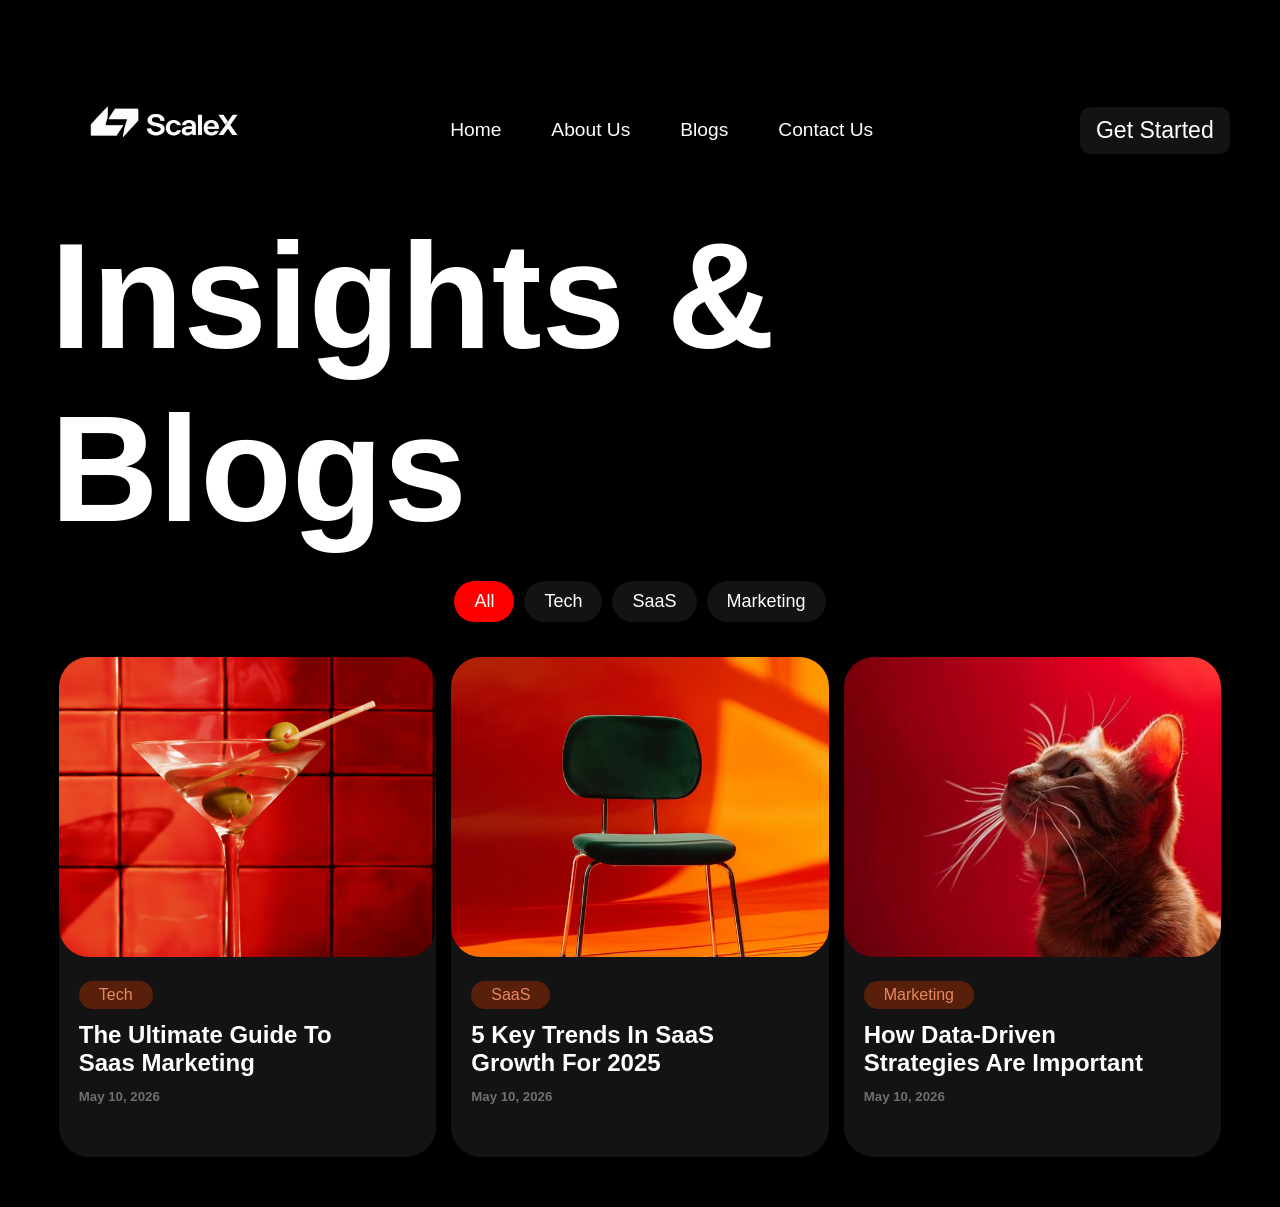
==== A-2.1/index.html @ 7958aebb "Add files via upload" ====
<!DOCTYPE html>
<html lang="en">

<head>
    <meta charset="UTF-8">
    <meta name="viewport" content="width=device-width, initial-scale=1.0">
    <title>Document</title>
    <link rel="stylesheet" href="style.css">
</head>

<body>
    <nav>
        <div class="nleft">
            <img style="width: 240px; margin-right: 160px;" src="assets\Logo.png" alt="no image">
            <div class="ndec"><a href="">Home</a><a href="">About Us</a><a href="">Blogs</a><a href="">Contact Us</a>
            </div>
        </div>
        <div class="nright"><button>Get Started</button></div>
    </nav>
    <div class="box1">
        <h1>Insights & Blogs</h1>
    </div>
    <div class="box2"><a href="">All</a><a href="">Tech</a><a href="">SaaS</a><a href="">Marketing</a></div>

    <div class="box3">
        <div class="card">
            <img src="assets/LemonImg2.png" alt="">
            <div class="cdec">
                <a href="">Tech</a>
                <h2>The Ultimate Guide To <br> Saas Marketing</h2>
                <h5>May 10, 2026</h5>
            </div>
        </div>
        <div class="card"><img src="assets/ChairImg.avif" alt="">
            <div class="cdec">
                <a href="">SaaS</a>
                <h2>5 Key Trends In SaaS <br> Growth For 2025</h2>
                <h5>May 10, 2026</h5>
            </div>
        </div>
        <div class="card"><img src="assets/CatImg2.jpg" alt="">
            <div class="cdec"><a href="">Marketing</a>
                <h2>How Data-Driven <br> Strategies Are Important</h2>
                <h5>May 10, 2026</h5>
            </div>
        </div>
    </div>
</body>

</html>
---- A-2.1/style.css ----
* {
    margin: 0;
    padding: 0;
    box-sizing: border-box;
}

html,
body {
    height: 100%;
    width: 100%;
    background-color: #000000;
    color: #FFFFFF;
    padding: 2%;
    font-family: 'Lucida Sans', 'Lucida Sans Regular', 'Lucida Grande', 'Lucida Sans Unicode', Geneva, Verdana, sans-serif;
}

nav {
    display: flex;
    align-items: center;
    justify-content: space-between;
    font-size: larger;
}

.nleft {
    display: flex;
    align-items: center;
    justify-content: space-between;
}

.ndec {
    display: flex;
    gap: 50px;
}

a {
    text-decoration: none;
    color: #FFFFFF;
}

button {
    font-size: larger;
    padding: 10px;
    width: 150px;
    color: #FFFFFF;
    border: none;
    background-color: #131313;
    border-radius: 10px;
}

/* box1*/

.box1 {
    display: flex;
    justify-content: right;
    font-size: 75px;
}

/* box2 */

.box2 {
    display: flex;
    align-items: center;
    justify-content: center;
    gap: 10px;
    font-size: larger;
    padding: 25px 0;
}

.box2 a {
    font-size: large;
    padding: 10px 20px;
    background-color: #131313;
    border-radius: 35px;

}

.box2 a:first-child {
    background-color: red;
}

/* box3 */

.box3 {
    display: flex;
    align-items: center;
    justify-content: center;
    gap: 15px;
    padding-top: 10px;
    padding-bottom: 50px;
}

.card {
    border-radius: 30px;
    background-color: #131313;
    width: 32%;
    height: 500px;
}

.card img {
    padding: 0;
    border-radius: 30px;
    object-fit: cover;
    width: 100%;
    height: 60%;
}

.cdec {
    padding: 20px;
    display: flex;
    flex-direction: column;
    gap: 12px;
    align-items: flex-start;
}

.box3 a {
    padding: 5px 20px;
    border-radius: 35px;
    background-color: #58200A;
    color: #E5895F;
}

.box3 h5 {
    color: #6F6F6F;
}
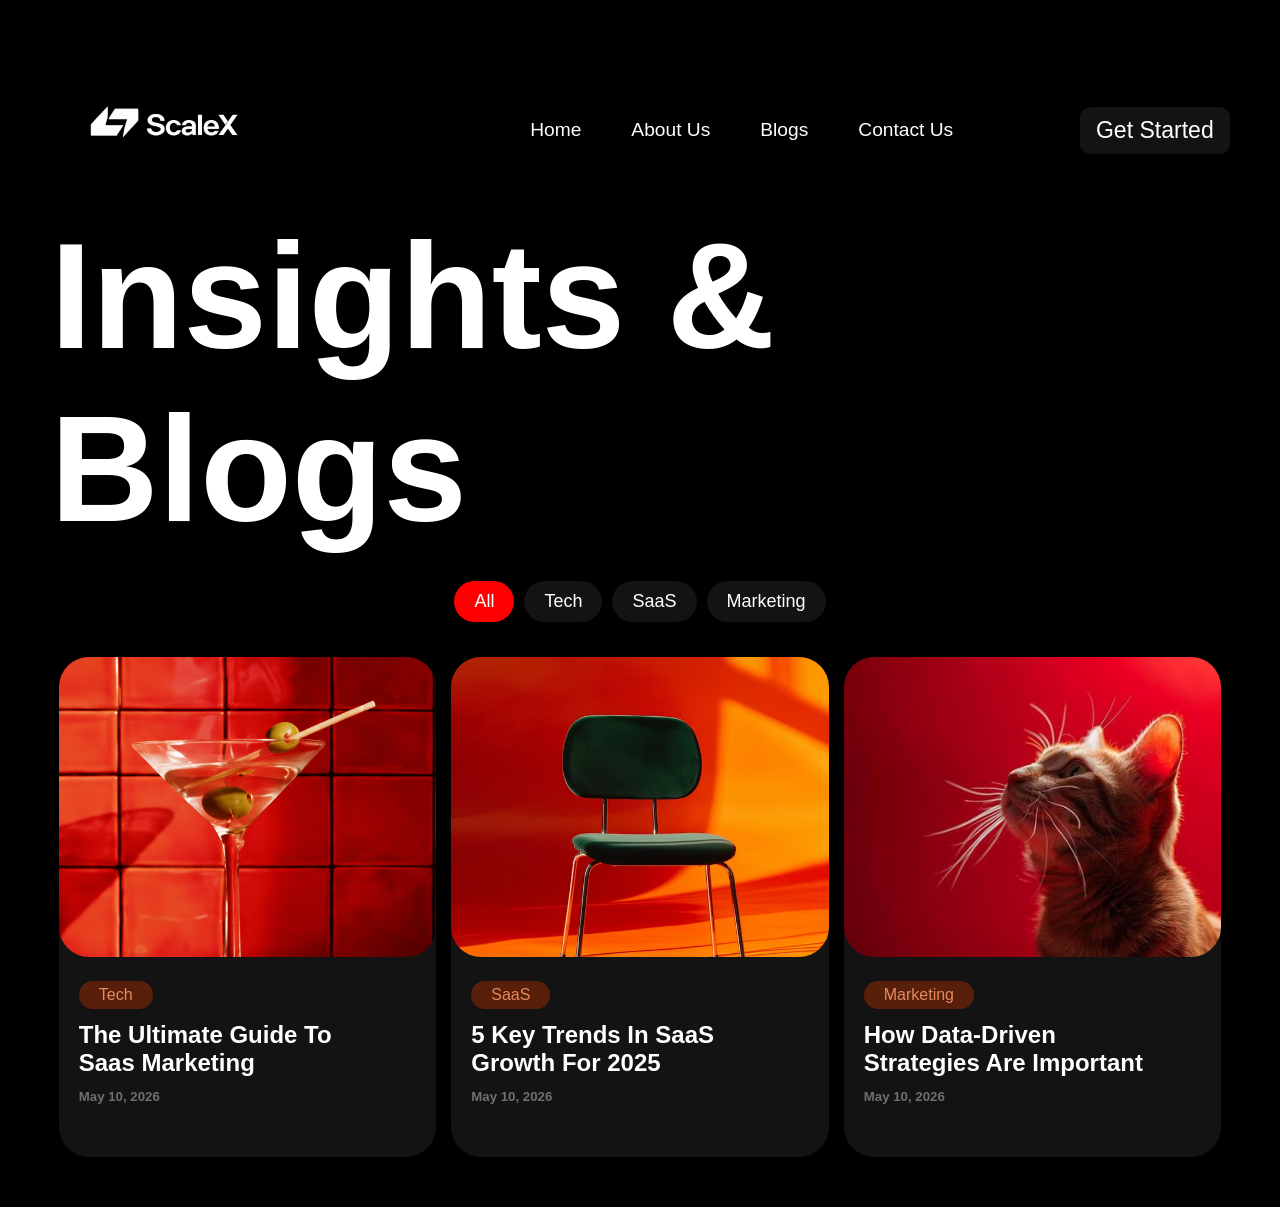
==== commit 8b7782e0: "Update index.html" ====
--- a/A-2.1/index.html
+++ b/A-2.1/index.html
@@ -4,14 +4,15 @@
 <head>
     <meta charset="UTF-8">
     <meta name="viewport" content="width=device-width, initial-scale=1.0">
-    <title>Document</title>
+    <title>ScaleX</title>
+    <link rel="shortcut icon" href="assets/Logo.png" type="image/x-icon">
     <link rel="stylesheet" href="style.css">
 </head>
 
 <body>
     <nav>
         <div class="nleft">
-            <img style="width: 240px; margin-right: 160px;" src="assets\Logo.png" alt="no image">
+            <img style="width: 240px; margin-right: 240px;" src="assets\Logo.png" alt="no image">
             <div class="ndec"><a href="">Home</a><a href="">About Us</a><a href="">Blogs</a><a href="">Contact Us</a>
             </div>
         </div>
@@ -47,4 +48,4 @@
     </div>
 </body>
 
-</html>+</html>
